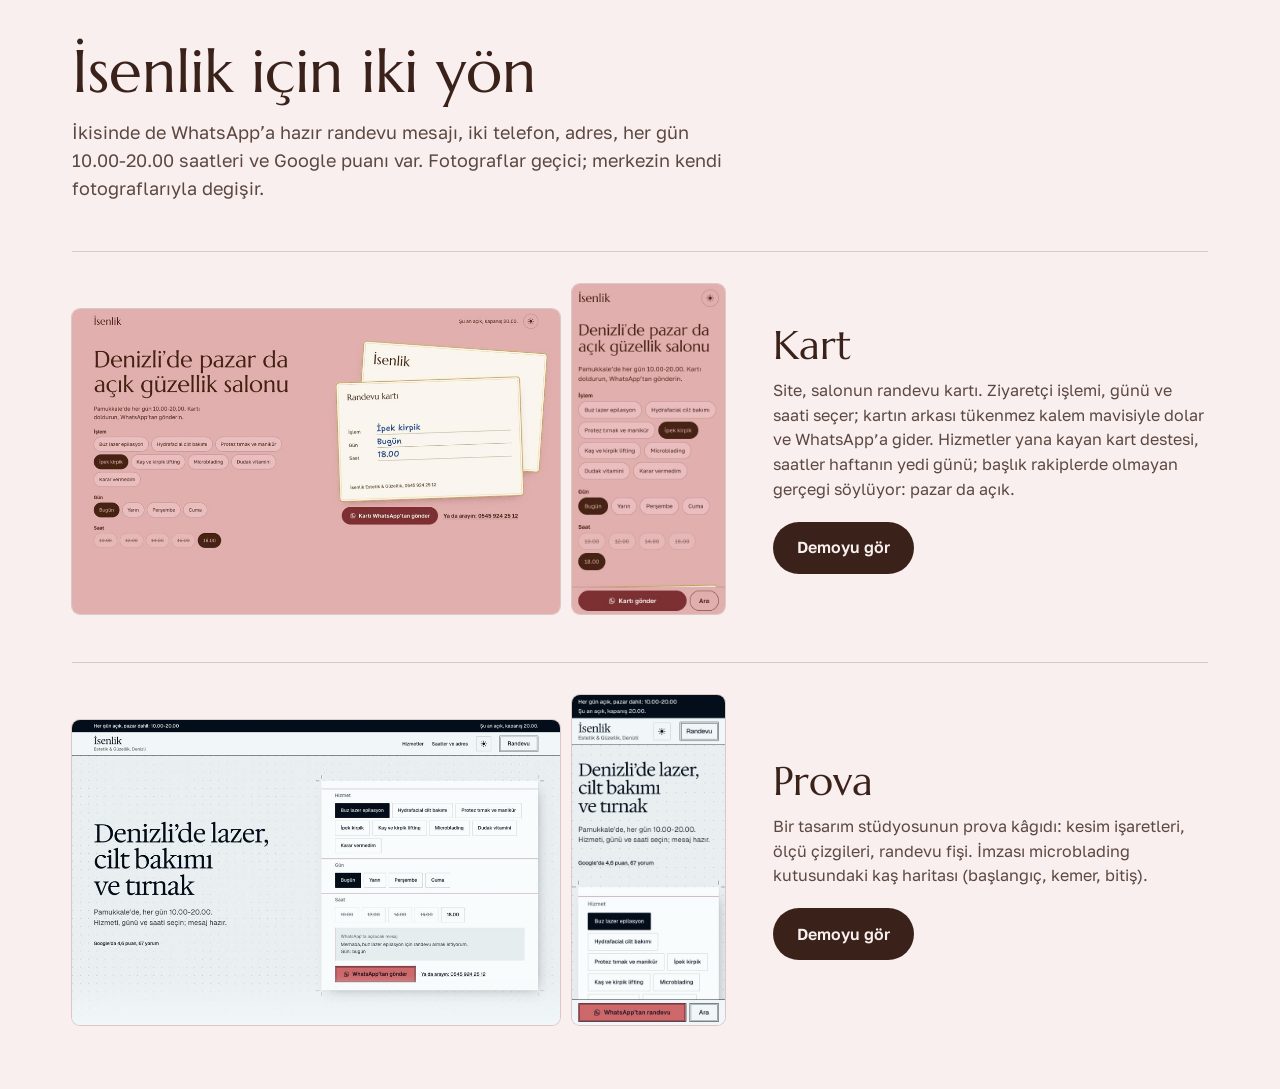
==== yonler/index.html @ 87b05221 "Kart yönü (randevu kartı, hallmark özel yön) + iki yönlü seçim sayfası Co-Authored-By: Claude Opus 5" ====
<!doctype html>
<html lang="tr">
<head>
<meta charset="utf-8">
<meta name="viewport" content="width=device-width, initial-scale=1">
<title>İsenlik: İki Tasarım Yönü</title>
<meta name="description" content="İsenlik Estetik & Güzellik için iki web sitesi tasarım yönü.">
<meta name="robots" content="noindex">
<link rel="preconnect" href="https://fonts.googleapis.com">
<link rel="preconnect" href="https://fonts.gstatic.com" crossorigin>
<link rel="stylesheet" href="https://fonts.googleapis.com/css2?family=Golos+Text:wght@400;600&amp;family=Marcellus&amp;display=swap">
<style>
:root { --zemin: oklch(96% 0.01 30); --murekkep: oklch(28% 0.04 40); --soluk: oklch(42% 0.03 40); --cizgi: oklch(85% 0.02 30); color-scheme: light; }
*, *::before, *::after { box-sizing: border-box; }
html, body { overflow-x: clip; }
body { margin: 0; background: var(--zemin); color: var(--murekkep); font-family: "Golos Text", system-ui, sans-serif; line-height: 1.55; }
h1, h2 { margin: 0; font-family: "Marcellus", Georgia, serif; font-weight: 400; line-height: 1.05; text-wrap: balance; }
p { margin: 0; text-wrap: pretty; }
img { display: block; max-width: 100%; height: auto; border-radius: 8px; box-shadow: 0 0 0 1px var(--cizgi); }
:focus-visible { outline: 3px solid var(--murekkep); outline-offset: 3px; }
.kap { max-width: 1200px; margin-inline: auto; padding: 2.5rem 1rem 4rem; display: grid; gap: 3rem; }
@media (min-width: 768px) { .kap { padding-inline: 2rem; } }
h1 { font-size: clamp(2.25rem, 1.5rem + 3vw, 3.75rem); }
header p { color: var(--soluk); font-size: 1.125rem; max-width: 60ch; margin-top: 1rem; }
.yon { display: grid; gap: 1.5rem; padding-top: 2rem; border-top: 1px solid var(--cizgi); }
.goruntu { display: grid; grid-template-columns: minmax(0, 3.2fr) minmax(0, 1fr); gap: .75rem; align-items: end; }
.metin { display: grid; gap: .75rem; align-content: start; }
.metin h2 { font-size: clamp(1.75rem, 1.4rem + 1.5vw, 2.5rem); }
.metin p { color: var(--soluk); max-width: 52ch; }
.dugme { justify-self: start; display: inline-flex; align-items: center; min-height: 52px; padding: 0 1.5rem; border-radius: 999px; background: var(--murekkep); color: var(--zemin); font-weight: 600; text-decoration: none; margin-top: .5rem; }
@media (min-width: 900px) { .yon { grid-template-columns: minmax(0, 1.5fr) minmax(0, 1fr); gap: 3rem; align-items: center; } }
</style>
</head>
<body>
<main class="kap">
  <header><h1>İsenlik için iki yön</h1><p>İkisinde de WhatsApp’a hazır randevu mesajı, iki telefon, adres, her gün 10.00-20.00 saatleri ve Google puanı var. Fotoğraflar geçici; merkezin kendi fotoğraflarıyla değişir.</p></header>
  <section class="yon" aria-labelledby="y-kart">
    <div class="goruntu"><img src="img/kart-masaustu.jpg" alt="Kart yönü: pudra zemin, yaldız kenarlı randevu kartı mavi tükenmezle doldurulmuş" width="960" height="600"><img src="img/kart-telefon.jpg" alt="Kart yönü telefonda" width="390" height="844"></div>
    <div class="metin"><h2 id="y-kart">Kart</h2><p>Site, salonun randevu kartı. Ziyaretçi işlemi, günü ve saati seçer; kartın arkası tükenmez kalem mavisiyle dolar ve WhatsApp’a gider. Hizmetler yana kayan kart destesi, saatler haftanın yedi günü; başlık rakiplerde olmayan gerçeği söylüyor: pazar da açık.</p><a class="dugme" href="kart/">Demoyu gör</a></div>
  </section>
  <section class="yon" aria-labelledby="y-prova">
    <div class="goruntu"><img src="img/prova-masaustu.jpg" alt="Prova yönü: soğuk beyaz prova kâğıdı, kesim işaretli randevu fişi" width="960" height="600"><img src="img/prova-telefon.jpg" alt="Prova yönü telefonda" width="390" height="844"></div>
    <div class="metin"><h2 id="y-prova">Prova</h2><p>Bir tasarım stüdyosunun prova kâğıdı: kesim işaretleri, ölçü çizgileri, randevu fişi. İmzası microblading kutusundaki kaş haritası (başlangıç, kemer, bitiş).</p><a class="dugme" href="../">Demoyu gör</a></div>
  </section>
</main>
</body>
</html>
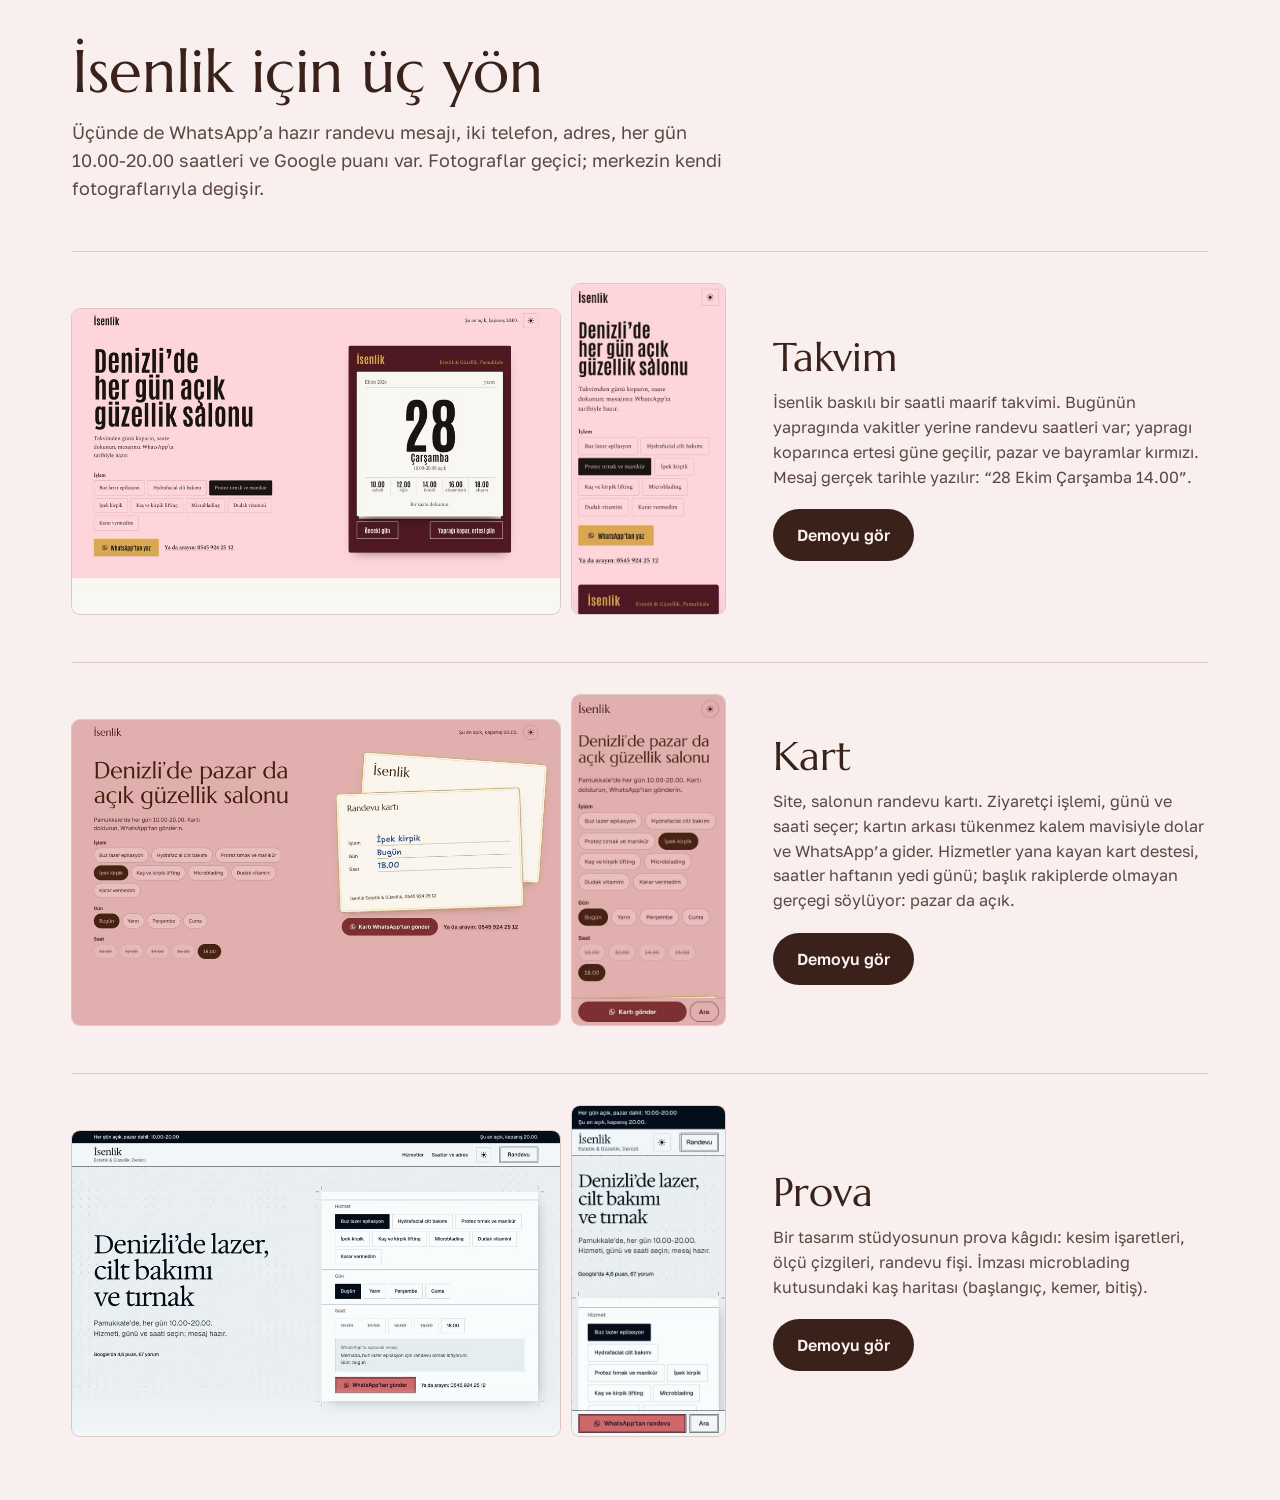
==== commit 4d7dea84: "Takvim yönü (saatli maarif takvimi, hallmark özel yön) + seçim sayfasına eklendi Co-Authored-By: Cla" ====
--- a/yonler/index.html
+++ b/yonler/index.html
@@ -3,8 +3,8 @@
 <head>
 <meta charset="utf-8">
 <meta name="viewport" content="width=device-width, initial-scale=1">
-<title>İsenlik: İki Tasarım Yönü</title>
-<meta name="description" content="İsenlik Estetik & Güzellik için iki web sitesi tasarım yönü.">
+<title>İsenlik: Üç Tasarım Yönü</title>
+<meta name="description" content="İsenlik Estetik & Güzellik için üç web sitesi tasarım yönü.">
 <meta name="robots" content="noindex">
 <link rel="preconnect" href="https://fonts.googleapis.com">
 <link rel="preconnect" href="https://fonts.gstatic.com" crossorigin>
@@ -33,7 +33,11 @@
 </head>
 <body>
 <main class="kap">
-  <header><h1>İsenlik için iki yön</h1><p>İkisinde de WhatsApp’a hazır randevu mesajı, iki telefon, adres, her gün 10.00-20.00 saatleri ve Google puanı var. Fotoğraflar geçici; merkezin kendi fotoğraflarıyla değişir.</p></header>
+  <header><h1>İsenlik için üç yön</h1><p>Üçünde de WhatsApp’a hazır randevu mesajı, iki telefon, adres, her gün 10.00-20.00 saatleri ve Google puanı var. Fotoğraflar geçici; merkezin kendi fotoğraflarıyla değişir.</p></header>
+  <section class="yon" aria-labelledby="y-takvim">
+    <div class="goruntu"><img src="img/takvim-masaustu.jpg" alt="Takvim yönü: bordo panoda İsenlik baskılı duvar takvimi, bugünün yaprağında randevu saatleri" width="960" height="600"><img src="img/takvim-telefon.jpg" alt="Takvim yönü telefonda" width="390" height="844"></div>
+    <div class="metin"><h2 id="y-takvim">Takvim</h2><p>İsenlik baskılı bir saatli maarif takvimi. Bugünün yaprağında vakitler yerine randevu saatleri var; yaprağı koparınca ertesi güne geçilir, pazar ve bayramlar kırmızı. Mesaj gerçek tarihle yazılır: “28 Ekim Çarşamba 14.00”.</p><a class="dugme" href="takvim/">Demoyu gör</a></div>
+  </section>
   <section class="yon" aria-labelledby="y-kart">
     <div class="goruntu"><img src="img/kart-masaustu.jpg" alt="Kart yönü: pudra zemin, yaldız kenarlı randevu kartı mavi tükenmezle doldurulmuş" width="960" height="600"><img src="img/kart-telefon.jpg" alt="Kart yönü telefonda" width="390" height="844"></div>
     <div class="metin"><h2 id="y-kart">Kart</h2><p>Site, salonun randevu kartı. Ziyaretçi işlemi, günü ve saati seçer; kartın arkası tükenmez kalem mavisiyle dolar ve WhatsApp’a gider. Hizmetler yana kayan kart destesi, saatler haftanın yedi günü; başlık rakiplerde olmayan gerçeği söylüyor: pazar da açık.</p><a class="dugme" href="kart/">Demoyu gör</a></div>
